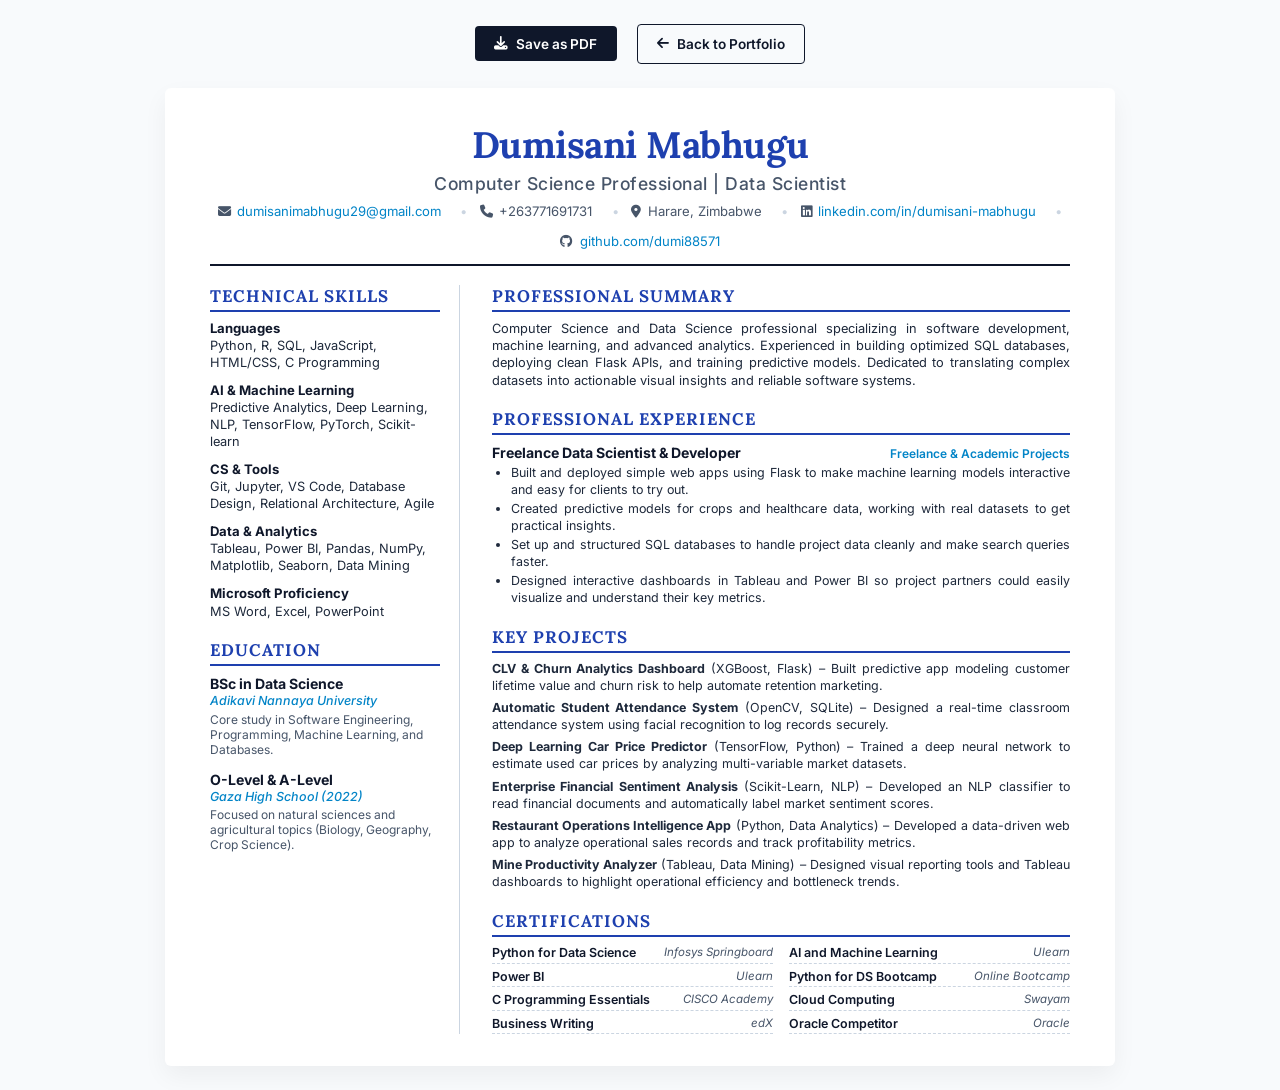
==== Portfolio/cv.html @ bfd926cf "Add files via upload" ====
<!DOCTYPE html>
<html lang="en">

<head>
  <meta charset="UTF-8">
  <meta name="viewport" content="width=device-width, initial-scale=1.0">
  <title>Dumisani Mabhugu | CV</title>
  <link rel="stylesheet" href="https://cdnjs.cloudflare.com/ajax/libs/font-awesome/6.5.0/css/all.min.css" />
  <link href="https://fonts.googleapis.com/css2?family=Inter:wght@400;500;600;700&family=Lora:ital,wght@0,400;0,700;1,400&display=swap" rel="stylesheet">
  
  <style>
    :root {
      --primary: #0f172a; /* Slate 900 */
      --secondary: #475569; /* Slate 600 */
      --text: #1e293b; /* Slate 800 */
      --accent: #0284c7; /* Light Blue 600 */
      --bg: #f8fafc;
      --border: #cbd5e1;
      --header-color: #1e40af; /* Professional deep blue */
    }

    * {
      box-sizing: border-box;
      margin: 0;
      padding: 0;
    }

    body {
      font-family: 'Inter', sans-serif;
      color: var(--text);
      line-height: 1.35;
      background-color: var(--bg);
      padding: 1.5rem;
    }

    a {
      text-decoration: none;
      color: var(--accent);
      transition: color 0.2s;
    }

    a:hover {
      text-decoration: underline;
    }

    /* CV Container */
    .cv-container {
      max-width: 950px;
      margin: 0 auto;
      background: #ffffff;
      padding: 2rem 2.8rem;
      box-shadow: 0 10px 25px rgba(0, 0, 0, 0.05);
      border-radius: 6px;
    }

    /* Header Styling */
    header {
      text-align: center;
      margin-bottom: 1.2rem;
      border-bottom: 2px solid var(--primary);
      padding-bottom: 0.8rem;
    }

    .name {
      font-family: 'Lora', serif;
      font-size: 2.3rem;
      font-weight: 700;
      color: var(--header-color);
      margin-bottom: 0.2rem;
      letter-spacing: -0.5px;
    }

    .job-title {
      font-size: 1.1rem;
      font-weight: 500;
      color: var(--secondary);
      margin-bottom: 0.4rem;
      letter-spacing: 0.5px;
    }

    .contact-info {
      font-size: 0.82rem;
      color: var(--secondary);
      display: flex;
      justify-content: center;
      flex-wrap: wrap;
      gap: 0.8rem;
      margin-top: 0.4rem;
    }

    .contact-info span {
      display: inline-flex;
      align-items: center;
      gap: 0.4rem;
    }

    .contact-info span:not(:last-child)::after {
      content: "•";
      margin-left: 0.8rem;
      color: var(--border);
    }

    /* CV Grid Layout */
    .cv-layout {
      display: grid;
      grid-template-columns: 250px 1fr;
      gap: 1.8rem;
      margin-top: 1.2rem;
    }

    .cv-sidebar {
      border-right: 1px solid var(--border);
      padding-right: 1.2rem;
    }

    .cv-main {
      padding-left: 0.2rem;
    }

    /* Section Styling */
    .section-title {
      font-family: 'Lora', serif;
      font-size: 1.05rem;
      font-weight: 700;
      color: var(--header-color);
      text-transform: uppercase;
      letter-spacing: 1px;
      border-bottom: 2px solid var(--header-color);
      padding-bottom: 0.15rem;
      margin-bottom: 0.5rem;
    }

    .sidebar-section {
      margin-bottom: 1.2rem;
    }

    .main-section {
      margin-bottom: 1.2rem;
    }

    /* Technical Skills Sidebar */
    .skills-block {
      display: flex;
      flex-direction: column;
      gap: 0.65rem;
    }

    .skill-group {
      font-size: 0.8rem;
    }

    .skill-header {
      font-weight: 700;
      color: var(--primary);
      margin-bottom: 0.05rem;
      font-size: 0.82rem;
    }

    .skill-list {
      color: var(--text);
      line-height: 1.3;
    }

    /* Education Sidebar */
    .education-block {
      display: flex;
      flex-direction: column;
      gap: 0.8rem;
    }

    .edu-degree {
      font-weight: 700;
      color: var(--primary);
      font-size: 0.88rem;
    }

    .edu-school {
      font-weight: 500;
      color: var(--accent);
      font-size: 0.78rem;
      font-style: italic;
    }

    .edu-details {
      font-size: 0.75rem;
      color: var(--secondary);
      line-height: 1.25;
      margin-top: 0.1rem;
    }

    /* Professional Summary */
    .summary-text {
      text-align: justify;
      font-size: 0.8rem;
      line-height: 1.35;
    }

    /* Professional Experience */
    .block-header {
      display: flex;
      justify-content: space-between;
      align-items: baseline;
      margin-bottom: 0.15rem;
    }

    .block-title {
      font-size: 0.88rem;
      font-weight: 700;
      color: var(--primary);
    }

    .block-date {
      font-size: 0.75rem;
      font-weight: 600;
      color: var(--accent);
    }

    .experience-list {
      list-style-type: disc;
      padding-left: 1.2rem;
      font-size: 0.78rem;
      line-height: 1.35;
    }

    .experience-list li {
      margin-bottom: 0.15rem;
      color: var(--text);
      text-align: justify;
    }

    /* Projects List */
    .projects-compact-list {
      display: flex;
      flex-direction: column;
      gap: 0.35rem;
    }

    .project-compact-item {
      font-size: 0.78rem;
      line-height: 1.35;
      color: var(--text);
      text-align: justify;
    }

    /* Certifications Grid */
    .cert-grid-compact {
      display: grid;
      grid-template-columns: repeat(2, 1fr);
      gap: 0.3rem 1rem;
    }

    .cert-compact-item {
      font-size: 0.78rem;
      display: flex;
      justify-content: space-between;
      border-bottom: 1px dashed var(--border);
      padding-bottom: 0.05rem;
    }

    .cert-compact-title {
      font-weight: 600;
      color: var(--primary);
    }

    .cert-compact-issuer {
      color: var(--secondary);
      font-style: italic;
      font-size: 0.72rem;
    }

    /* Actions */
    .actions {
      text-align: center;
      margin-bottom: 1.5rem;
    }

    .btn {
      display: inline-flex;
      align-items: center;
      gap: 0.5rem;
      background: var(--primary);
      color: white;
      padding: 0.6rem 1.2rem;
      border-radius: 4px;
      font-family: 'Inter', sans-serif;
      font-weight: 600;
      cursor: pointer;
      border: none;
      font-size: 0.85rem;
      transition: background 0.2s;
    }

    .btn:hover {
      background: #000;
      text-decoration: none;
    }

    .btn-outline {
      background: transparent;
      color: var(--primary);
      border: 1px solid var(--primary);
      margin-left: 1rem;
    }

    .btn-outline:hover {
      background: #e2e8f0;
      text-decoration: none;
    }

    /* Print media overrides */
    @page {
      size: A4 portrait;
      margin: 0;
    }

    @media print {
      body {
        background: none;
        padding: 0 !important;
        margin: 0 !important;
        font-size: 7.5pt !important;
        line-height: 1.3 !important;
      }

      .actions {
        display: none;
      }

      .cv-container {
        padding: 0.25in !important;
        box-shadow: none;
        max-width: 100%;
        width: 100%;
        border-radius: 0;
        margin: 0 !important;
      }

      .cv-layout {
        display: grid;
        grid-template-columns: 210px 1fr !important;
        gap: 1.2rem !important;
        margin-top: 0.6rem !important;
      }

      .sidebar-section {
        margin-bottom: 0.8rem !important;
      }

      .main-section {
        margin-bottom: 0.6rem !important;
      }

      .experience-list li {
        margin-bottom: 0.05rem !important;
      }

      .projects-compact-list {
        gap: 0.2rem !important;
      }

      .cert-grid-compact {
        gap: 0.2rem 0.6rem !important;
      }

      .section-title {
        font-size: 0.9rem !important;
        margin-bottom: 0.3rem !important;
        padding-bottom: 0.1rem !important;
      }

      header {
        margin-bottom: 0.5rem !important;
        padding-bottom: 0.3rem !important;
      }

      .name {
        font-size: 1.8rem !important;
      }

      .job-title {
        font-size: 0.9rem !important;
        margin-bottom: 0.2rem !important;
      }

      .contact-info {
        font-size: 0.7rem !important;
        gap: 0.4rem !important;
      }
    }

    @media (max-width: 768px) {
      .cv-layout {
        grid-template-columns: 1fr;
        gap: 1.5rem;
      }

      .cv-sidebar {
        border-right: none;
        border-bottom: 1px solid var(--border);
        padding-right: 0;
        padding-bottom: 1.5rem;
      }

      .cv-container {
        padding: 1.5rem;
      }

      .cert-grid-compact {
        grid-template-columns: 1fr;
      }
    }
  </style>
</head>

<body>

  <!-- Screen Actions (Hidden on Print) -->
  <div class="actions">
    <button class="btn" onclick="window.print()"><i class="fa-solid fa-download"></i> Save as PDF</button>
    <a href="index.html" class="btn btn-outline"><i class="fa-solid fa-arrow-left"></i> Back to Portfolio</a>
  </div>

  <div class="cv-container">

    <!-- Header Section -->
    <header>
      <h1 class="name">Dumisani Mabhugu</h1>
      <div class="job-title">Computer Science Professional | Data Scientist</div>
      <div class="contact-info">
        <span><i class="fa-solid fa-envelope"></i> <a href="mailto:dumisanimabhugu29@gmail.com">dumisanimabhugu29@gmail.com</a></span>
        <span><i class="fa-solid fa-phone"></i> +263771691731</span>
        <span><i class="fa-solid fa-location-dot"></i> Harare, Zimbabwe</span>
        <span><i class="fa-brands fa-linkedin"></i> <a href="https://www.linkedin.com/in/dumisani-mabhugu-39ab3a2a5" target="_blank">linkedin.com/in/dumisani-mabhugu</a></span>
        <span><i class="fa-brands fa-github"></i> <a href="https://github.com/dumi88571" target="_blank">github.com/dumi88571</a></span>
      </div>
    </header>

    <div class="cv-layout">
      <!-- Left Sidebar (Skills & Education) -->
      <aside class="cv-sidebar">
        <!-- Technical Skills -->
        <section class="sidebar-section">
          <h2 class="section-title">Technical Skills</h2>
          <div class="skills-block">
            <div class="skill-group">
              <div class="skill-header">Languages</div>
              <div class="skill-list">Python, R, SQL, JavaScript, HTML/CSS, C Programming</div>
            </div>
            <div class="skill-group">
              <div class="skill-header">AI & Machine Learning</div>
              <div class="skill-list">Predictive Analytics, Deep Learning, NLP, TensorFlow, PyTorch, Scikit-learn</div>
            </div>
            <div class="skill-group">
              <div class="skill-header">CS & Tools</div>
              <div class="skill-list">Git, Jupyter, VS Code, Database Design, Relational Architecture, Agile</div>
            </div>
            <div class="skill-group">
              <div class="skill-header">Data & Analytics</div>
              <div class="skill-list">Tableau, Power BI, Pandas, NumPy, Matplotlib, Seaborn, Data Mining</div>
            </div>
            <div class="skill-group">
              <div class="skill-header">Microsoft Proficiency</div>
              <div class="skill-list">MS Word, Excel, PowerPoint</div>
            </div>
          </div>
        </section>

        <!-- Education -->
        <section class="sidebar-section">
          <h2 class="section-title">Education</h2>
          <div class="education-block">
            <div class="education-item">
              <div class="edu-degree">BSc in Data Science</div>
              <div class="edu-school">Adikavi Nannaya University</div>
              <div class="edu-details">Core study in Software Engineering, Programming, Machine Learning, and Databases.</div>
            </div>
            <div class="education-item">
              <div class="edu-degree">O-Level & A-Level</div>
              <div class="edu-school">Gaza High School (2022)</div>
              <div class="edu-details">Focused on natural sciences and agricultural topics (Biology, Geography, Crop Science).</div>
            </div>
          </div>
        </section>
      </aside>

      <!-- Right Main Content (Summary, Experience, Projects, Certs) -->
      <main class="cv-main">
        <!-- Professional Summary -->
        <section class="main-section">
          <h2 class="section-title">Professional Summary</h2>
          <p class="summary-text">
            Computer Science and Data Science professional specializing in software development, machine learning, and advanced analytics. Experienced in building optimized SQL databases, deploying clean Flask APIs, and training predictive models. Dedicated to translating complex datasets into actionable visual insights and reliable software systems.
          </p>
        </section>

        <!-- Professional Experience -->
        <section class="main-section">
          <h2 class="section-title">Professional Experience</h2>
          <div class="block-item">
            <div class="block-header">
              <div class="block-title">Freelance Data Scientist & Developer</div>
              <div class="block-date">Freelance & Academic Projects</div>
            </div>
            <ul class="experience-list">
              <li>Built and deployed simple web apps using Flask to make machine learning models interactive and easy for clients to try out.</li>
              <li>Created predictive models for crops and healthcare data, working with real datasets to get practical insights.</li>
              <li>Set up and structured SQL databases to handle project data cleanly and make search queries faster.</li>
              <li>Designed interactive dashboards in Tableau and Power BI so project partners could easily visualize and understand their key metrics.</li>
            </ul>
          </div>
        </section>

        <!-- Software & Data Projects -->
        <section class="main-section">
          <h2 class="section-title">Key Projects</h2>
          <div class="projects-compact-list">
            <div class="project-compact-item">
              <strong>CLV & Churn Analytics Dashboard</strong> (XGBoost, Flask) – Built predictive app modeling customer lifetime value and churn risk to help automate retention marketing.
            </div>
            <div class="project-compact-item">
              <strong>Automatic Student Attendance System</strong> (OpenCV, SQLite) – Designed a real-time classroom attendance system using facial recognition to log records securely.
            </div>
            <div class="project-compact-item">
              <strong>Deep Learning Car Price Predictor</strong> (TensorFlow, Python) – Trained a deep neural network to estimate used car prices by analyzing multi-variable market datasets.
            </div>
            <div class="project-compact-item">
              <strong>Enterprise Financial Sentiment Analysis</strong> (Scikit-Learn, NLP) – Developed an NLP classifier to read financial documents and automatically label market sentiment scores.
            </div>
            <div class="project-compact-item">
              <strong>Restaurant Operations Intelligence App</strong> (Python, Data Analytics) – Developed a data-driven web app to analyze operational sales records and track profitability metrics.
            </div>
            <div class="project-compact-item">
              <strong>Mine Productivity Analyzer</strong> (Tableau, Data Mining) – Designed visual reporting tools and Tableau dashboards to highlight operational efficiency and bottleneck trends.
            </div>
          </div>
        </section>

        <!-- Certifications -->
        <section class="main-section" style="margin-bottom: 0;">
          <h2 class="section-title">Certifications</h2>
          <div class="cert-grid-compact">
            <div class="cert-compact-item">
              <span class="cert-compact-title">Python for Data Science</span>
              <span class="cert-compact-issuer">Infosys Springboard</span>
            </div>
            <div class="cert-compact-item">
              <span class="cert-compact-title">AI and Machine Learning</span>
              <span class="cert-compact-issuer">Ulearn</span>
            </div>
            <div class="cert-compact-item">
              <span class="cert-compact-title">Power BI</span>
              <span class="cert-compact-issuer">Ulearn</span>
            </div>
            <div class="cert-compact-item">
              <span class="cert-compact-title">Python for DS Bootcamp</span>
              <span class="cert-compact-issuer">Online Bootcamp</span>
            </div>
            <div class="cert-compact-item">
              <span class="cert-compact-title">C Programming Essentials</span>
              <span class="cert-compact-issuer">CISCO Academy</span>
            </div>
            <div class="cert-compact-item">
              <span class="cert-compact-title">Cloud Computing</span>
              <span class="cert-compact-issuer">Swayam</span>
            </div>
            <div class="cert-compact-item">
              <span class="cert-compact-title">Business Writing</span>
              <span class="cert-compact-issuer">edX</span>
            </div>
            <div class="cert-compact-item">
              <span class="cert-compact-title">Oracle Competitor</span>
              <span class="cert-compact-issuer">Oracle</span>
            </div>
          </div>
        </section>
      </main>
    </div>

  </div>
</body>

</html>
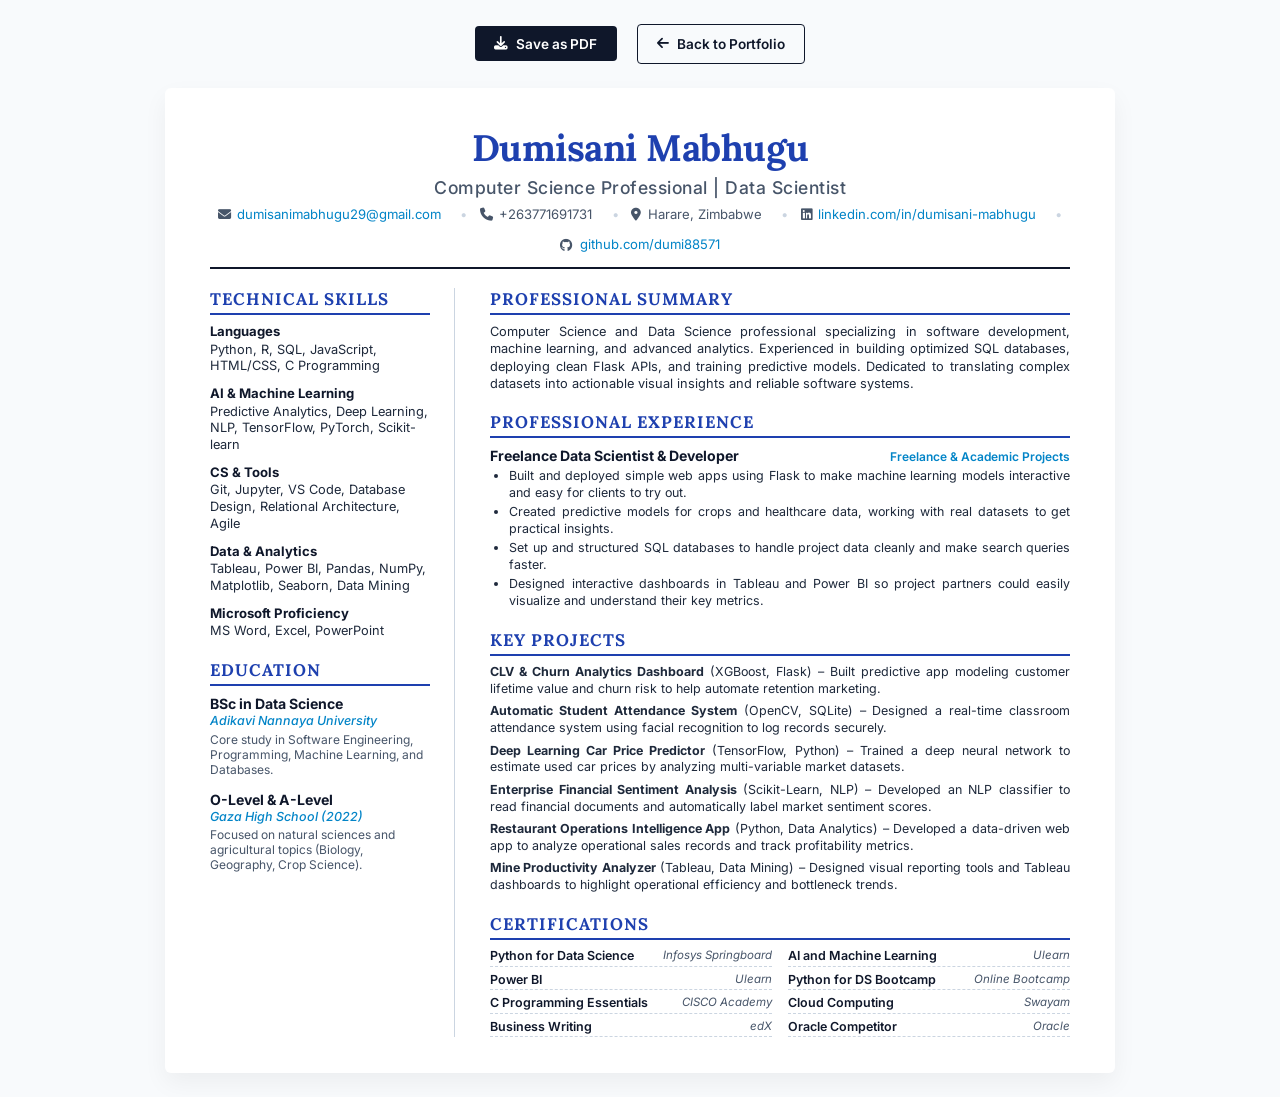
==== commit ab806999: "Add files via upload" ====
--- a/Portfolio/cv.html
+++ b/Portfolio/cv.html
@@ -23,6 +23,8 @@
       box-sizing: border-box;
       margin: 0;
       padding: 0;
+      -webkit-print-color-adjust: exact !important;
+      print-color-adjust: exact !important;
     }
 
     body {
@@ -48,15 +50,16 @@
       max-width: 950px;
       margin: 0 auto;
       background: #ffffff;
-      padding: 2rem 2.8rem;
+      padding: 2.2rem 2.8rem;
       box-shadow: 0 10px 25px rgba(0, 0, 0, 0.05);
       border-radius: 6px;
+      position: relative;
     }
 
     /* Header Styling */
     header {
       text-align: center;
-      margin-bottom: 1.2rem;
+      margin-bottom: 1rem;
       border-bottom: 2px solid var(--primary);
       padding-bottom: 0.8rem;
     }
@@ -100,20 +103,22 @@
       color: var(--border);
     }
 
-    /* CV Grid Layout */
+    /* CV Flexbox Layout */
     .cv-layout {
-      display: grid;
-      grid-template-columns: 250px 1fr;
-      gap: 1.8rem;
+      display: flex;
+      gap: 2rem;
       margin-top: 1.2rem;
     }
 
     .cv-sidebar {
+      width: 245px;
+      flex-shrink: 0;
       border-right: 1px solid var(--border);
-      padding-right: 1.2rem;
+      padding-right: 1.5rem;
     }
 
     .cv-main {
+      flex-grow: 1;
       padding-left: 0.2rem;
     }
 
@@ -310,7 +315,7 @@
     /* Print media overrides */
     @page {
       size: A4 portrait;
-      margin: 0;
+      margin: 10mm 15mm; /* Professional standard print margins */
     }
 
     @media print {
@@ -323,23 +328,36 @@
       }
 
       .actions {
-        display: none;
+        display: none !important;
       }
 
       .cv-container {
-        padding: 0.25in !important;
-        box-shadow: none;
-        max-width: 100%;
-        width: 100%;
-        border-radius: 0;
+        padding: 0 !important;
         margin: 0 !important;
+        box-shadow: none !important;
+        max-width: 100% !important;
+        width: 100% !important;
+        border-radius: 0 !important;
+        background: transparent !important;
       }
 
       .cv-layout {
-        display: grid;
-        grid-template-columns: 210px 1fr !important;
-        gap: 1.2rem !important;
-        margin-top: 0.6rem !important;
+        display: flex !important;
+        flex-direction: row !important; /* Forces desktop structure on PDF prints */
+        gap: 1.5rem !important;
+        margin-top: 0.8rem !important;
+      }
+
+      .cv-sidebar {
+        width: 200px !important;
+        padding-right: 1.2rem !important;
+        flex-shrink: 0 !important;
+        border-right: 1px solid var(--border) !important; /* Ensures visual separator prints */
+      }
+
+      .cv-main {
+        flex-grow: 1 !important;
+        padding-left: 0 !important;
       }
 
       .sidebar-section {
@@ -388,17 +406,18 @@
       }
     }
 
-    @media (max-width: 768px) {
+    @media screen and (max-width: 768px) {
       .cv-layout {
-        grid-template-columns: 1fr;
+        flex-direction: column-reverse;
         gap: 1.5rem;
       }
 
       .cv-sidebar {
+        width: 100%;
         border-right: none;
         border-bottom: 1px solid var(--border);
         padding-right: 0;
-        padding-bottom: 1.5rem;
+        padding-bottom: 1rem;
       }
 
       .cv-container {
